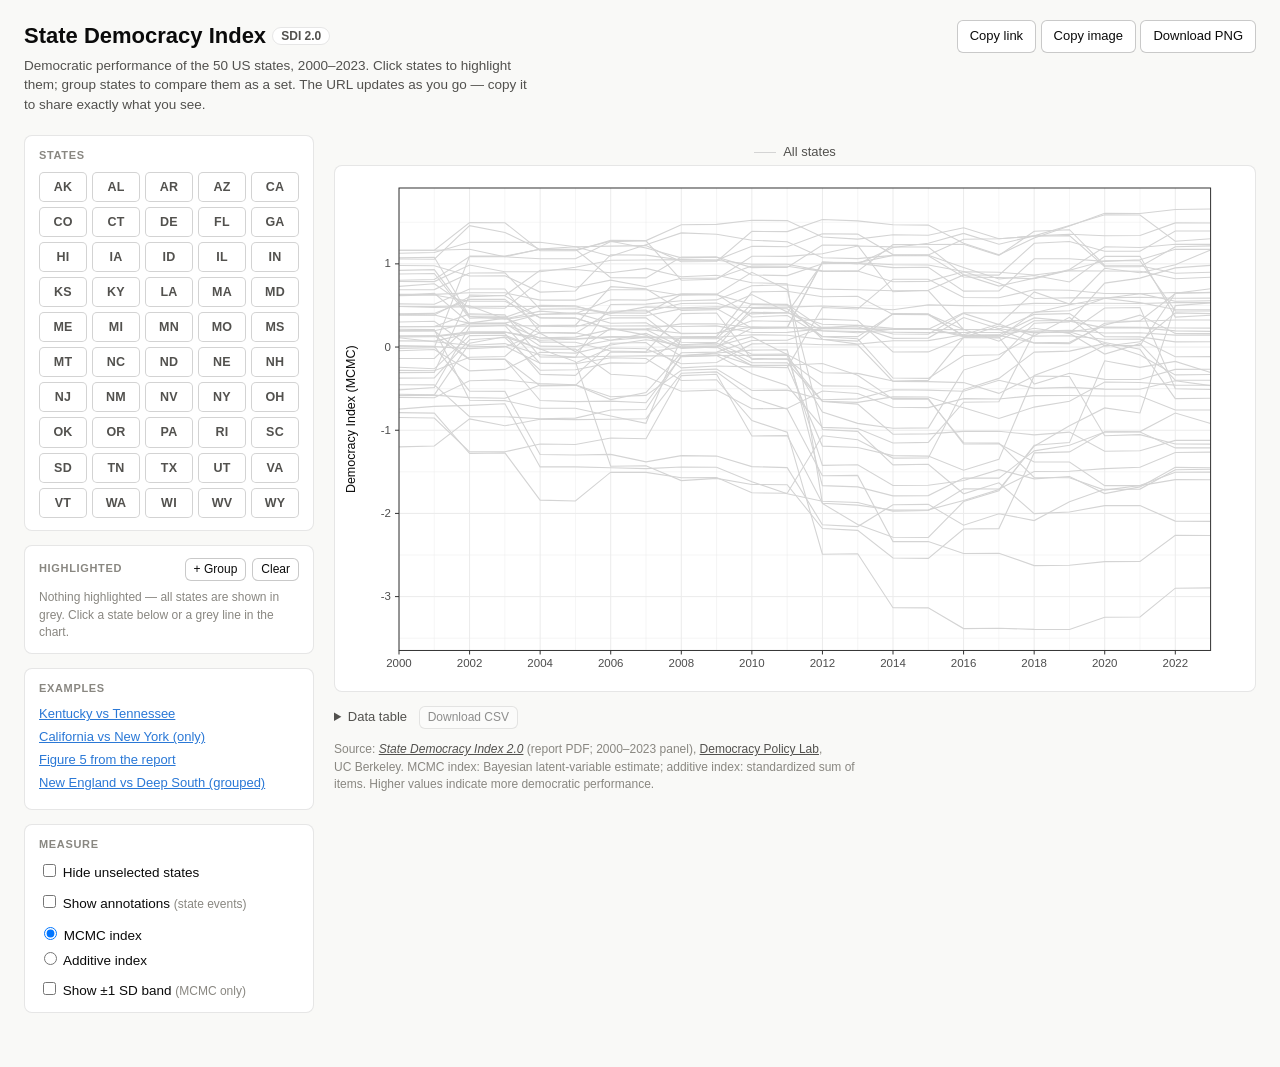
==== docs/index.html @ ab3ca93a "Add a Download PNG button alongside Copy image Same offscreen 2x export, straight to a file. The CSV" ====
<!DOCTYPE html>
<html lang="en">
<head>
<meta charset="utf-8">
<meta name="viewport" content="width=device-width, initial-scale=1">
<title>SDI 2.0 Explorer — State Democracy Index</title>
<meta name="description" content="Interactive explorer for the State Democracy Index (SDI 2.0), 2000–2023. Highlight and compare states; share views by URL.">
<meta property="og:type" content="website">
<meta property="og:title" content="SDI 2.0 Explorer — State Democracy Index">
<meta property="og:description" content="Plot and compare the democratic performance of the 50 US states, 2000–2023. Highlight individual states or groups; every view is shareable by URL.">
<meta property="og:url" content="https://jyouyang.github.io/sdix/">
<meta property="og:site_name" content="SDI 2.0 Explorer">
<meta name="twitter:card" content="summary">
<link rel="icon" href="data:image/svg+xml,<svg xmlns=%22http://www.w3.org/2000/svg%22 viewBox=%220 0 100 100%22><text y=%22.9em%22 font-size=%2290%22>🗳️</text></svg>">
<link rel="stylesheet" href="style.css">
</head>
<body>
<header class="site-header">
  <div>
    <h1>State Democracy Index <span class="version">SDI&nbsp;2.0</span></h1>
    <p class="subtitle">Democratic performance of the 50 US states, 2000–2023.
      Click states to highlight them; group states to compare them as a set.
      The URL updates as you go — copy it to share exactly what you see.</p>
  </div>
  <div class="header-actions">
    <button id="copy-link" class="btn" type="button" title="Copy a shareable link to this view">Copy link</button>
    <button id="copy-image" class="btn" type="button" title="Copy the current chart as a PNG image">Copy image</button>
    <button id="download-png" class="btn" type="button" title="Download the current chart as a PNG file">Download PNG</button>
  </div>
</header>

<main class="layout">
  <aside class="controls" aria-label="Chart controls">
    <section class="control-block">
      <h2>States</h2>
      <div id="state-grid" class="state-grid" role="group" aria-label="Toggle states"></div>
    </section>

    <section class="control-block">
      <div class="block-head">
        <h2>Highlighted</h2>
        <span class="head-btns">
          <button id="new-group" class="btn small" type="button">+ Group</button>
          <button id="clear-all" class="btn small" type="button">Clear</button>
        </span>
      </div>
      <ul id="series-list" class="series-list" aria-live="polite"></ul>
      <p id="series-hint" class="hint" aria-live="polite"></p>
    </section>

    <section class="control-block examples">
      <h2>Examples</h2>
      <a href="?s=KY&s=TN">Kentucky vs Tennessee</a>
      <a href="?s=CA&s=NY&hide=1">California vs New York (only)</a>
      <a href="?s=CA&s=WA&s=NC&s=MI&s=TN">Figure&nbsp;5 from the report</a>
      <a href="?s=New%20England%3ACT%2CMA%2CME%2CNH%2CRI%2CVT&s=Deep%20South%3AAL%2CGA%2CLA%2CMS%2CSC">New England vs Deep South (grouped)</a>
    </section>

    <section class="control-block">
      <h2>Measure</h2>
      <label class="check-row check-row-top">
        <input type="checkbox" id="hide-others"> Hide unselected states
      </label>
      <label class="check-row check-row-top">
        <input type="checkbox" id="show-notes"> Show annotations <span class="hint">(state events)</span>
      </label>
      <div class="radio-row" role="radiogroup" aria-label="Measure">
        <label><input type="radio" name="metric" value="mcmc" checked> MCMC index</label>
        <label><input type="radio" name="metric" value="additive"> Additive index</label>
      </div>
      <label class="check-row" id="band-row">
        <input type="checkbox" id="band"> Show ±1 SD band <span class="hint">(MCMC only)</span>
      </label>
    </section>
  </aside>

  <section class="chart-area">
    <div id="legend" class="legend" aria-hidden="true"></div>
    <div id="chart-wrap" class="chart-wrap">
      <svg id="chart" role="img" aria-label="Line chart of state democracy index by year"></svg>
      <div id="tooltip" class="tooltip" hidden></div>
    </div>
    <details class="table-view">
      <summary>Data table <button id="download-csv" class="btn small" type="button" title="Download the table as a CSV file">Download CSV</button></summary>
      <div id="table-wrap" class="table-wrap"></div>
    </details>
    <p class="source">Source: <a href="https://democracypolicylab.berkeley.edu/wp-content/uploads/2024/12/SDI-2.0-Report.pdf"><em>State Democracy Index 2.0</em></a> (report&nbsp;PDF; 2000–2023 panel),
      <a href="https://democracypolicylab.berkeley.edu/state-democracy-index/">Democracy Policy Lab</a>,
      UC&nbsp;Berkeley. MCMC index: Bayesian latent-variable estimate; additive index: standardized
      sum of items. Higher values indicate more democratic performance.</p>
  </section>
</main>

<script src="data.js"></script>
<script src="annotations.js"></script>
<script src="app.js"></script>
</body>
</html>
---- docs/style.css ----
/* SDI 2.0 Explorer — page chrome kept quiet so the theme_bw panel reads as the artifact. */
:root {
  --page: #f9f9f7;
  --surface: #ffffff;
  --ink: #0b0b0b;
  --ink-2: #52514e;
  --muted: #898781;
  --hairline: rgba(11, 11, 11, 0.10);
  --accent: #2a78d6;
  /* ggplot2 theme_bw panel tokens */
  --panel-border: #333333;   /* grey20 */
  --grid-major: #ebebeb;     /* grey92 */
  --axis-text: #4d4d4d;      /* grey30 */
  --bg-line: #d4d4d4;        /* unhighlighted states */
  font-family: Arial, Helvetica, "Segoe UI", system-ui, sans-serif;
}

* { box-sizing: border-box; }
html, body { margin: 0; }
body { background: var(--page); color: var(--ink); line-height: 1.45; }

.site-header {
  display: flex; align-items: flex-start; justify-content: space-between; gap: 16px;
  padding: 20px 24px 12px; max-width: 1280px; margin: 0 auto;
}
.site-header h1 { margin: 0 0 4px; font-size: 22px; font-weight: 700; }
.version {
  font-size: 12px; font-weight: 600; color: var(--ink-2);
  border: 1px solid var(--hairline); border-radius: 10px; padding: 1px 8px;
  vertical-align: 3px; background: var(--surface);
}
.subtitle { margin: 0; max-width: 68ch; color: var(--ink-2); font-size: 13.5px; }

.btn {
  font: inherit; font-size: 13px; color: var(--ink);
  background: var(--surface); border: 1px solid rgba(11,11,11,0.22);
  border-radius: 6px; padding: 6px 12px; cursor: pointer; white-space: nowrap;
}
.btn:hover { border-color: var(--ink); }
.btn.small { padding: 2px 8px; font-size: 12px; }
.btn.copied { background: #eaf6ea; border-color: #0ca30c; }

.layout {
  display: grid; grid-template-columns: 290px minmax(0, 1fr); gap: 20px;
  max-width: 1280px; margin: 0 auto; padding: 8px 24px 40px;
}
@media (max-width: 880px) {
  .layout { grid-template-columns: 1fr; }
  .chart-area { order: -1; } /* chart above the controls when stacked */
}

.controls { min-width: 0; }
.control-block {
  background: var(--surface); border: 1px solid var(--hairline); border-radius: 8px;
  padding: 12px 14px; margin-bottom: 14px;
}
.control-block h2 {
  margin: 0 0 8px; font-size: 11px; font-weight: 700; letter-spacing: 0.06em;
  text-transform: uppercase; color: var(--muted);
}
.block-head { display: flex; align-items: center; justify-content: space-between; margin-bottom: 8px; }
.block-head h2 { margin: 0; }
.head-btns { display: flex; gap: 6px; }

.radio-row { display: flex; flex-direction: column; gap: 4px; font-size: 13.5px; }
.check-row { display: block; margin-top: 8px; font-size: 13.5px; }
.check-row-top { margin: 0 0 10px; }
.check-row input:disabled + span, .check-row:has(input:disabled) { color: var(--muted); }
.hint { color: var(--muted); font-size: 12px; margin: 6px 0 0; border-radius: 4px; }
.hint.flash { color: #8a5a00; animation: hint-flash 1.2s ease-out; }
@keyframes hint-flash {
  from { background: #fbe9c4; }
  to { background: transparent; }
}
@media (prefers-reduced-motion: reduce) {
  .hint.flash { animation: none; }
}

/* Series list */
.series-list { list-style: none; margin: 0; padding: 0; }
.series-list li {
  display: flex; align-items: center; gap: 8px; padding: 5px 6px;
  border-radius: 6px; font-size: 13.5px;
}
.series-list li.group { flex-wrap: wrap; }
.series-list li.active-target { outline: 2px solid var(--accent); outline-offset: -2px; background: #f2f7fd; }
.swatch { width: 18px; height: 4px; border-radius: 2px; flex: none; }
.series-label { flex: 1 1 auto; min-width: 0; overflow: hidden; text-overflow: ellipsis; white-space: nowrap; }
.series-label input {
  font: inherit; width: 100%; border: none; border-bottom: 1px dashed var(--hairline);
  background: transparent; padding: 0;
}
.series-label input:focus { outline: none; border-bottom-color: var(--accent); }
.member-chips { flex-basis: 100%; padding-left: 26px; font-size: 12px; color: var(--ink-2); }
.remove-btn {
  border: none; background: none; cursor: pointer; color: var(--muted);
  font-size: 15px; line-height: 1; padding: 2px 4px; flex: none;
}
.remove-btn:hover { color: #d03b3b; }

/* State chip grid */
.state-grid { display: grid; grid-template-columns: repeat(auto-fill, minmax(44px, 1fr)); gap: 5px; }
.state-chip {
  font: inherit; font-size: 12.5px; font-weight: 600; letter-spacing: 0.02em;
  padding: 5px 0; text-align: center; cursor: pointer;
  border: 1px solid rgba(11,11,11,0.18); border-radius: 5px;
  background: var(--surface); color: var(--ink-2);
}
.state-chip:hover { border-color: var(--ink); color: var(--ink); }
.state-chip.on { color: #fff; border-color: transparent; }
.state-chip.capped { opacity: 0.35; cursor: not-allowed; }
.state-chip.capped:hover { border-color: rgba(11,11,11,0.18); color: var(--ink-2); }

.examples a { display: block; font-size: 13px; color: var(--accent); margin: 4px 0; }

/* Chart area */
.chart-area { min-width: 0; }
.legend {
  display: flex; flex-wrap: wrap; gap: 4px 18px; justify-content: center;
  padding: 8px 10px 4px; font-size: 13px; color: var(--ink);
}
.legend .entry { display: inline-flex; align-items: center; gap: 7px; }
.legend .key { width: 22px; height: 0; border-top-width: 3px; border-top-style: solid; }
.legend .entry.other { color: var(--ink-2); }
.legend .entry.other .key { border-top-width: 1.5px; }

.chart-wrap {
  position: relative; background: var(--surface);
  border: 1px solid var(--hairline); border-radius: 8px; padding: 10px 6px 6px;
}
#chart { display: block; width: 100%; }

.tooltip {
  position: absolute; pointer-events: none; z-index: 5;
  background: rgba(255,255,255,0.97); border: 1px solid rgba(11,11,11,0.25);
  border-radius: 6px; box-shadow: 0 2px 8px rgba(11,11,11,0.12);
  padding: 7px 10px; font-size: 12.5px; min-width: 130px;
}
.tooltip .tt-year { font-weight: 700; margin-bottom: 4px; }
.tooltip .tt-row { display: flex; align-items: center; gap: 6px; margin: 2px 0; }
.tooltip .tt-row .swatch { width: 12px; height: 3px; }
.tooltip .tt-val { margin-left: auto; font-variant-numeric: tabular-nums; padding-left: 10px; }
.tooltip .tt-note { display: flex; align-items: flex-start; gap: 6px; margin: 3px 0 0; max-width: 230px; color: var(--ink-2); font-size: 12px; }
.tooltip .tt-note .dot { width: 7px; height: 7px; border-radius: 50%; flex: none; margin-top: 4px; }
.tooltip .tt-note .rule {
  width: 7px; height: 12px; flex: none; margin-top: 2px;
  background: repeating-linear-gradient(to bottom, #9a9a9a 0 3px, transparent 3px 5px);
  background-size: 1px 100%; background-repeat: no-repeat; background-position: center;
}

.table-view { margin-top: 14px; font-size: 13px; }
.table-view summary { cursor: pointer; color: var(--ink-2); }
.table-view summary .btn { margin-left: 8px; }
.table-view summary .btn:disabled { opacity: 0.45; cursor: not-allowed; }
.table-wrap { overflow-x: auto; margin-top: 8px; }
.table-wrap table { border-collapse: collapse; background: var(--surface); }
.table-wrap th, .table-wrap td {
  border: 1px solid var(--hairline); padding: 3px 9px; text-align: right;
  font-variant-numeric: tabular-nums; white-space: nowrap;
}
.table-wrap th { background: #f3f3f0; font-weight: 600; text-align: right; }
.table-wrap th:first-child, .table-wrap td:first-child { text-align: left; }

.source { color: var(--muted); font-size: 12px; max-width: 80ch; }
.source a { color: var(--ink-2); }

/* SVG internals: rendering-critical properties live as inline attributes in
   app.js so a serialized chart is standalone; only UI affordances go here. */
.hit { cursor: pointer; }
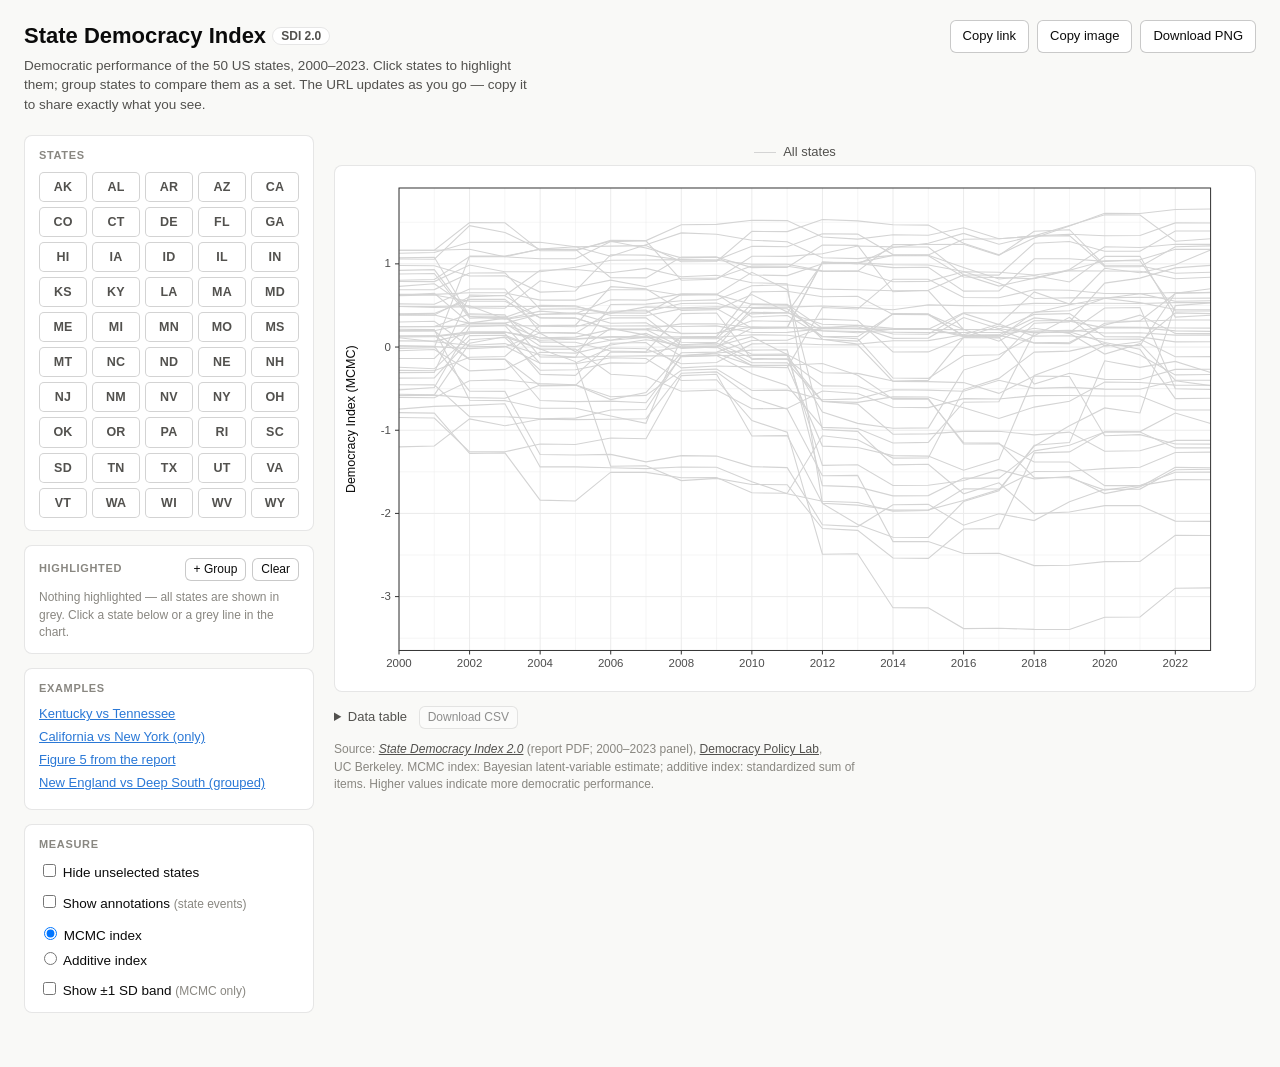
==== commit 9d5eb294: "Defer the script tags to unblock first paint Co-Authored-By: Claude Fable 5 <noreply@anthropic.com>" ====
--- a/docs/index.html
+++ b/docs/index.html
@@ -91,8 +91,8 @@
   </section>
 </main>
 
-<script src="data.js"></script>
-<script src="annotations.js"></script>
-<script src="app.js"></script>
+<script src="data.js" defer></script>
+<script src="annotations.js" defer></script>
+<script src="app.js" defer></script>
 </body>
 </html>
--- a/docs/style.css
+++ b/docs/style.css
@@ -30,6 +30,10 @@
   vertical-align: 3px; background: var(--surface);
 }
 .subtitle { margin: 0; max-width: 68ch; color: var(--ink-2); font-size: 13.5px; }
+.header-actions { display: flex; flex-wrap: wrap; gap: 8px; }
+@media (max-width: 880px) {
+  .site-header { flex-wrap: wrap; } /* actions drop to a row under the title */
+}
 
 .btn {
   font: inherit; font-size: 13px; color: var(--ink);
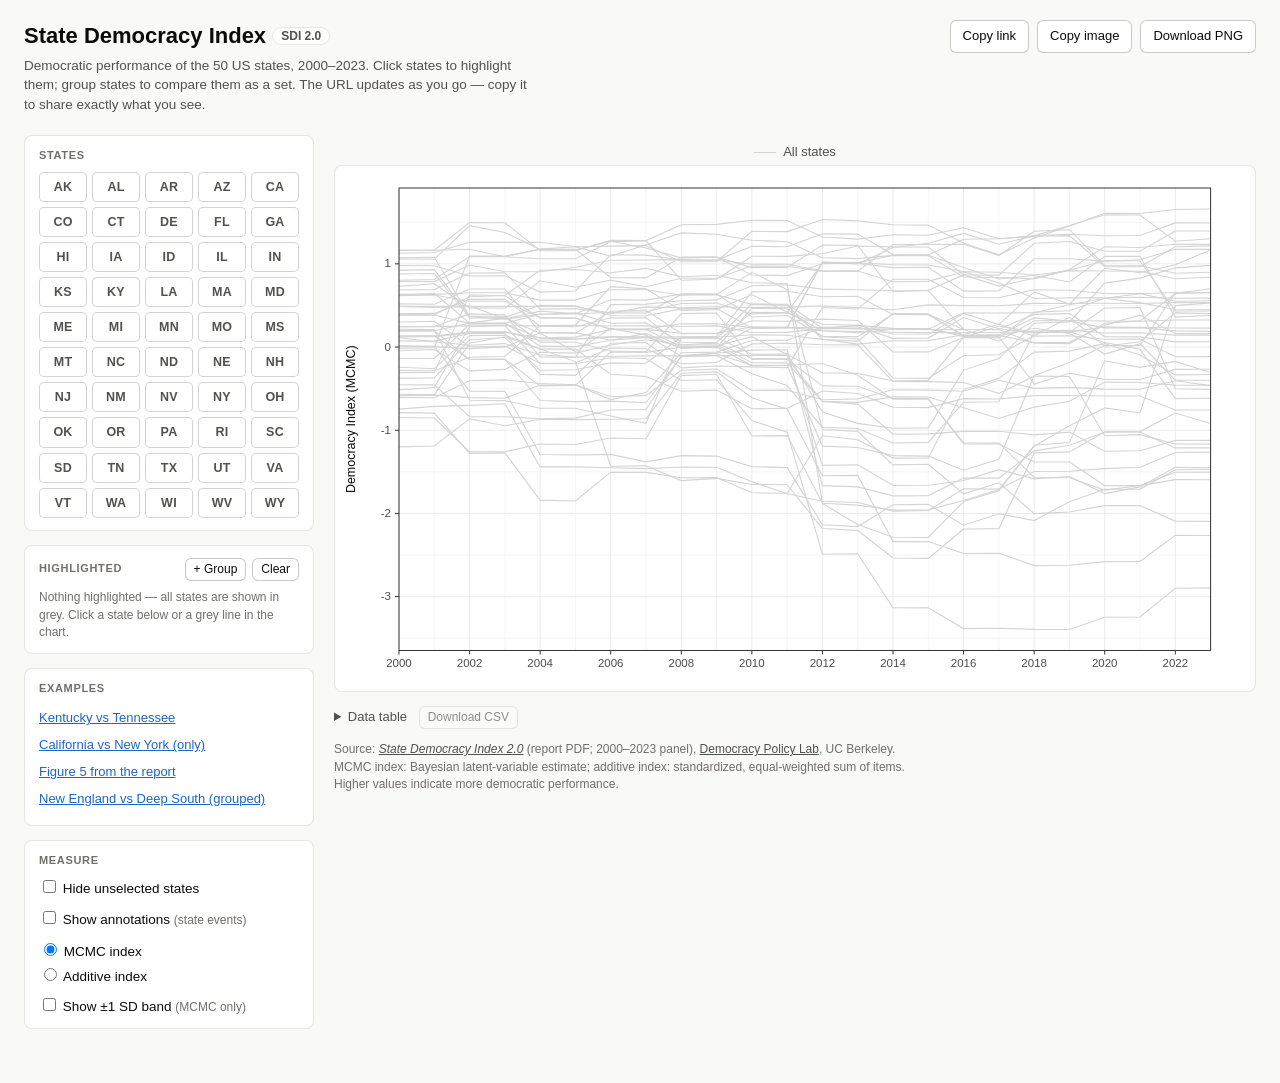
==== commit 72b3b7a2: "Restructure the source note and correct the additive description One sentence per line (hard breaks," ====
--- a/docs/index.html
+++ b/docs/index.html
@@ -85,9 +85,10 @@
       <div id="table-wrap" class="table-wrap"></div>
     </details>
     <p class="source">Source: <a href="https://democracypolicylab.berkeley.edu/wp-content/uploads/2024/12/SDI-2.0-Report.pdf"><em>State Democracy Index 2.0</em></a> (report&nbsp;PDF; 2000–2023 panel),
-      <a href="https://democracypolicylab.berkeley.edu/state-democracy-index/">Democracy Policy Lab</a>,
-      UC&nbsp;Berkeley. MCMC index: Bayesian latent-variable estimate; additive index: standardized
-      sum of items. Higher values indicate more democratic performance.</p>
+      <a href="https://democracypolicylab.berkeley.edu/state-democracy-index/">Democracy Policy Lab</a>, UC&nbsp;Berkeley.<br>
+      MCMC index: Bayesian latent-variable estimate; additive index: standardized,
+      equal-weighted sum of items.<br>
+      Higher values indicate more democratic performance.</p>
   </section>
 </main>
 
--- a/docs/style.css
+++ b/docs/style.css
@@ -4,9 +4,9 @@
   --surface: #ffffff;
   --ink: #0b0b0b;
   --ink-2: #52514e;
-  --muted: #898781;
+  --muted: #726f6b;
   --hairline: rgba(11, 11, 11, 0.10);
-  --accent: #2a78d6;
+  --accent: #1d66c2;
   /* ggplot2 theme_bw panel tokens */
   --panel-border: #333333;   /* grey20 */
   --grid-major: #ebebeb;     /* grey92 */
@@ -115,7 +115,7 @@
 .state-chip.capped { opacity: 0.35; cursor: not-allowed; }
 .state-chip.capped:hover { border-color: rgba(11,11,11,0.18); color: var(--ink-2); }
 
-.examples a { display: block; font-size: 13px; color: var(--accent); margin: 4px 0; }
+.examples a { display: block; font-size: 13px; color: var(--accent); padding: 4px 0; }
 
 /* Chart area */
 .chart-area { min-width: 0; }
@@ -165,7 +165,7 @@
 .table-wrap th { background: #f3f3f0; font-weight: 600; text-align: right; }
 .table-wrap th:first-child, .table-wrap td:first-child { text-align: left; }
 
-.source { color: var(--muted); font-size: 12px; max-width: 80ch; }
+.source { color: var(--muted); font-size: 12px; max-width: 100ch; }
 .source a { color: var(--ink-2); }
 
 /* SVG internals: rendering-critical properties live as inline attributes in
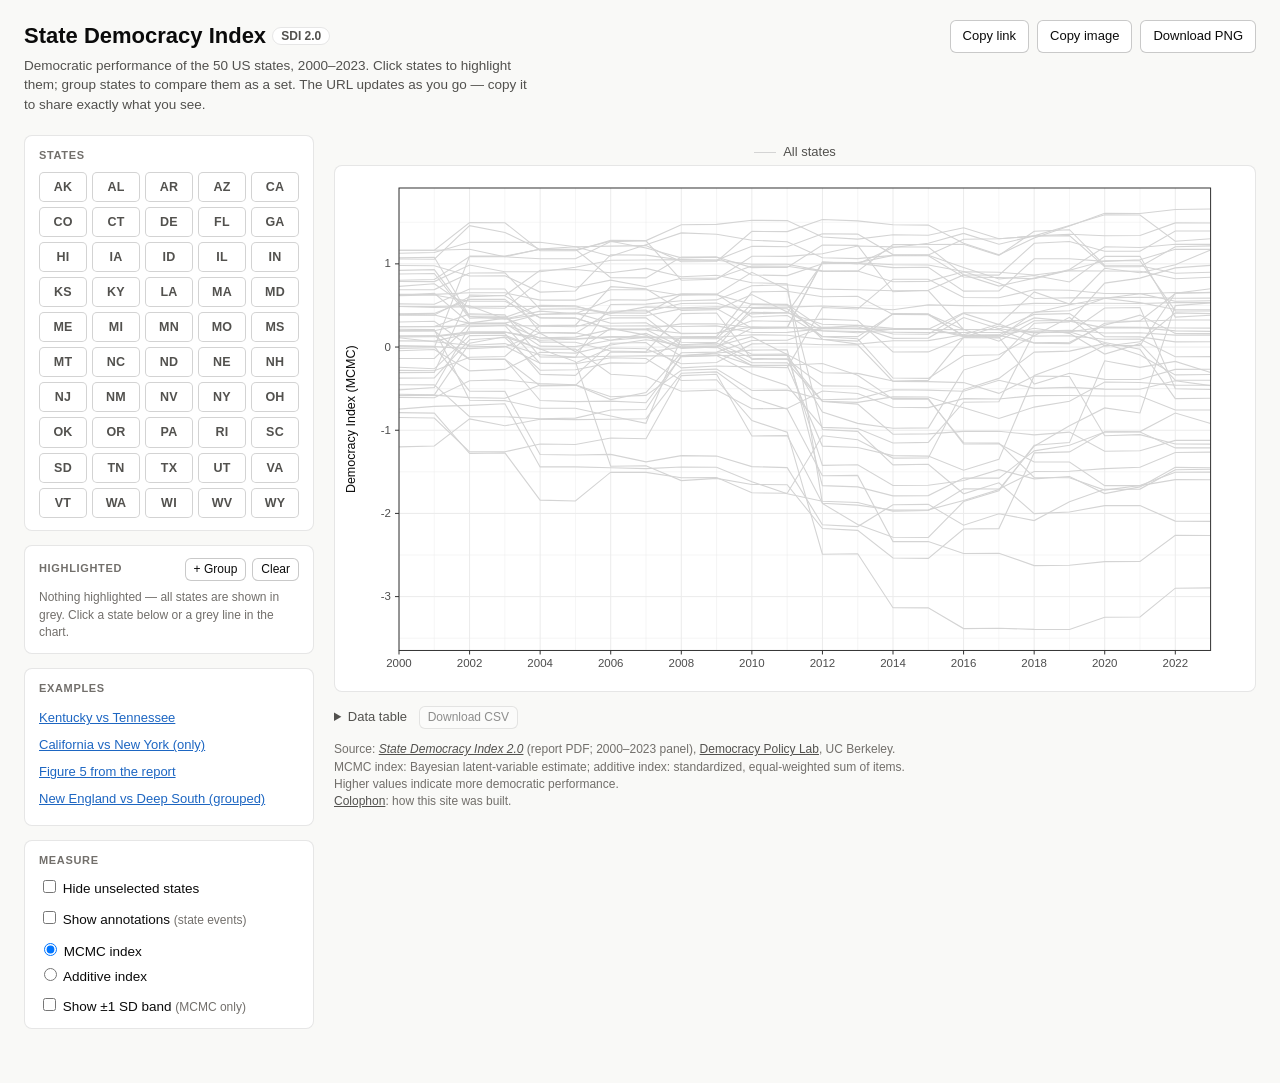
==== commit 5fa0cfa9: "Link the history page from the source note as a colophon Co-Authored-By: Claude Fable 5.1 <noreply@a" ====
--- a/docs/index.html
+++ b/docs/index.html
@@ -3,8 +3,10 @@
 <head>
 <meta charset="utf-8">
 <meta name="viewport" content="width=device-width, initial-scale=1">
+<meta name="color-scheme" content="light">
 <title>SDI 2.0 Explorer — State Democracy Index</title>
 <meta name="description" content="Interactive explorer for the State Democracy Index (SDI 2.0), 2000–2023. Highlight and compare states; share views by URL.">
+<link rel="canonical" href="https://jyouyang.github.io/sdix/">
 <meta property="og:type" content="website">
 <meta property="og:title" content="SDI 2.0 Explorer — State Democracy Index">
 <meta property="og:description" content="Plot and compare the democratic performance of the 50 US states, 2000–2023. Highlight individual states or groups; every view is shareable by URL.">
@@ -50,10 +52,12 @@
 
     <section class="control-block examples">
       <h2>Examples</h2>
-      <a href="?s=KY&s=TN">Kentucky vs Tennessee</a>
-      <a href="?s=CA&s=NY&hide=1">California vs New York (only)</a>
-      <a href="?s=CA&s=WA&s=NC&s=MI&s=TN">Figure&nbsp;5 from the report</a>
-      <a href="?s=New%20England%3ACT%2CMA%2CME%2CNH%2CRI%2CVT&s=Deep%20South%3AAL%2CGA%2CLA%2CMS%2CSC">New England vs Deep South (grouped)</a>
+      <ul>
+        <li><a href="?s=KY&s=TN">Kentucky vs Tennessee</a></li>
+        <li><a href="?s=CA&s=NY&hide=1">California vs New York (only)</a></li>
+        <li><a href="?s=CA&s=WA&s=NC&s=MI&s=TN">Figure&nbsp;5 from the report</a></li>
+        <li><a href="?s=New%20England%3ACT%2CMA%2CME%2CNH%2CRI%2CVT&s=Deep%20South%3AAL%2CGA%2CLA%2CMS%2CSC">New England vs Deep South (grouped)</a></li>
+      </ul>
     </section>
 
     <section class="control-block">
@@ -88,7 +92,8 @@
       <a href="https://democracypolicylab.berkeley.edu/state-democracy-index/">Democracy Policy Lab</a>, UC&nbsp;Berkeley.<br>
       MCMC index: Bayesian latent-variable estimate; additive index: standardized,
       equal-weighted sum of items.<br>
-      Higher values indicate more democratic performance.</p>
+      Higher values indicate more democratic performance.<br>
+      <a href="history.html">Colophon</a>: how this site was built.</p>
   </section>
 </main>
 
--- a/docs/style.css
+++ b/docs/style.css
@@ -115,6 +115,7 @@
 .state-chip.capped { opacity: 0.35; cursor: not-allowed; }
 .state-chip.capped:hover { border-color: rgba(11,11,11,0.18); color: var(--ink-2); }
 
+.examples ul { list-style: none; margin: 0; padding: 0; }
 .examples a { display: block; font-size: 13px; color: var(--accent); padding: 4px 0; }
 
 /* Chart area */
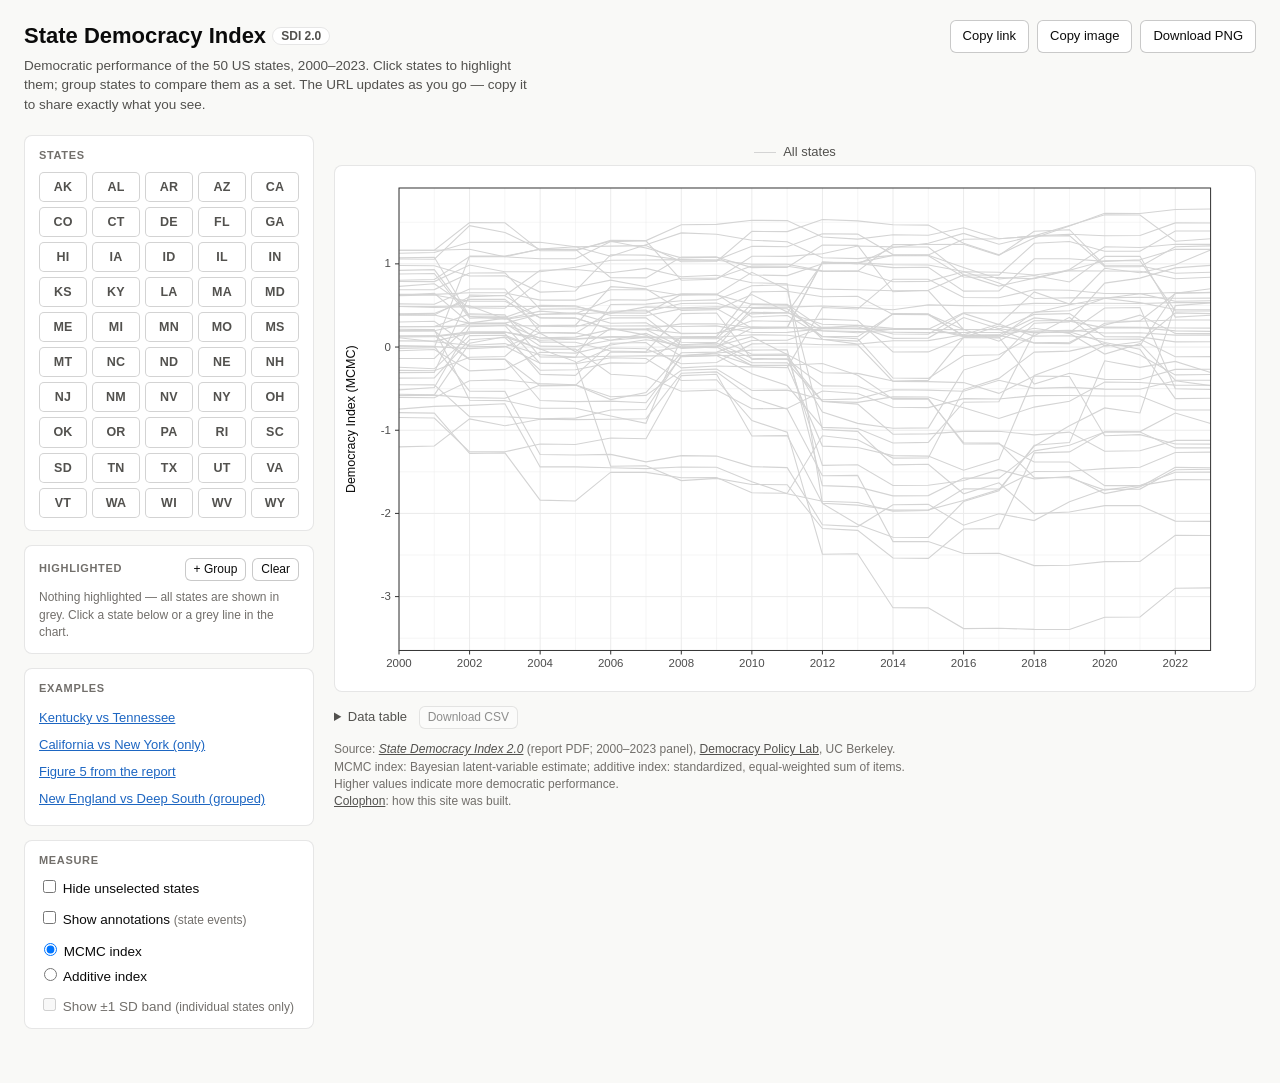
==== commit 9b4fe4c5: "Disable the SD band toggle when no individual state is highlighted The band only draws on individual" ====
--- a/docs/index.html
+++ b/docs/index.html
@@ -73,17 +73,19 @@
         <label><input type="radio" name="metric" value="additive"> Additive index</label>
       </div>
       <label class="check-row" id="band-row">
-        <input type="checkbox" id="band"> Show ±1 SD band <span class="hint">(MCMC only)</span>
+        <input type="checkbox" id="band"> Show ±1 SD band <span class="hint" id="band-hint">(MCMC only)</span>
       </label>
     </section>
   </aside>
 
   <section class="chart-area">
     <div id="legend" class="legend" aria-hidden="true"></div>
+    <div id="readout" class="readout"></div>
     <div id="chart-wrap" class="chart-wrap">
       <svg id="chart" role="img" aria-label="Line chart of state democracy index by year"></svg>
       <div id="tooltip" class="tooltip" hidden></div>
     </div>
+    <div id="readout-notes" class="readout-notes"></div>
     <details class="table-view">
       <summary>Data table <button id="download-csv" class="btn small" type="button" title="Download the table as a CSV file">Download CSV</button></summary>
       <div id="table-wrap" class="table-wrap"></div>
--- a/docs/style.css
+++ b/docs/style.css
@@ -135,6 +135,31 @@
 }
 #chart { display: block; width: 100%; }
 
+/* Touch readout: on devices without hover it stands in for the legend and
+   the tooltip. Rows keep legend order (no re-sort while scrubbing) so each
+   value stays in one place under the eye. */
+.readout, .readout-notes { display: none; }
+@media (hover: none) {
+  .legend { display: none; }
+  .readout {
+    display: grid; grid-template-columns: repeat(auto-fill, minmax(150px, 1fr));
+    column-gap: 14px; row-gap: 3px; margin: 0 0 8px; font-size: 13px;
+  }
+  .readout-notes { display: block; margin-top: 8px; }
+  #chart {
+    touch-action: pan-y; /* vertical swipes scroll; horizontal drags scrub */
+    -webkit-tap-highlight-color: transparent; /* else Android flashes a line's whole bounding box */
+  }
+}
+.readout .ro-year { grid-column: 1 / -1; font-weight: 700; }
+.readout .ro-row { display: flex; align-items: center; gap: 6px; min-width: 0; min-height: 22px; }
+.readout .ro-row .swatch { width: 14px; height: 3px; flex: none; }
+.readout .ro-name { overflow: hidden; text-overflow: ellipsis; white-space: nowrap; }
+.readout .ro-val { margin-left: auto; font-variant-numeric: tabular-nums; padding-left: 6px; }
+.readout .ro-other { grid-column: 1 / -1; color: var(--ink-2); min-height: 34px; }
+.readout .ro-other .btn { margin-left: 10px; padding: 5px 14px; }
+.readout .ro-hint { color: var(--muted); }
+
 .tooltip {
   position: absolute; pointer-events: none; z-index: 5;
   background: rgba(255,255,255,0.97); border: 1px solid rgba(11,11,11,0.25);
@@ -145,9 +170,9 @@
 .tooltip .tt-row { display: flex; align-items: center; gap: 6px; margin: 2px 0; }
 .tooltip .tt-row .swatch { width: 12px; height: 3px; }
 .tooltip .tt-val { margin-left: auto; font-variant-numeric: tabular-nums; padding-left: 10px; }
-.tooltip .tt-note { display: flex; align-items: flex-start; gap: 6px; margin: 3px 0 0; max-width: 230px; color: var(--ink-2); font-size: 12px; }
-.tooltip .tt-note .dot { width: 7px; height: 7px; border-radius: 50%; flex: none; margin-top: 4px; }
-.tooltip .tt-note .rule {
+.tooltip .tt-note, .readout-notes .tt-note { display: flex; align-items: flex-start; gap: 6px; margin: 3px 0 0; max-width: 230px; color: var(--ink-2); font-size: 12px; }
+.tt-note .dot { width: 7px; height: 7px; border-radius: 50%; flex: none; margin-top: 4px; }
+.tt-note .rule {
   width: 7px; height: 12px; flex: none; margin-top: 2px;
   background: repeating-linear-gradient(to bottom, #9a9a9a 0 3px, transparent 3px 5px);
   background-size: 1px 100%; background-repeat: no-repeat; background-position: center;
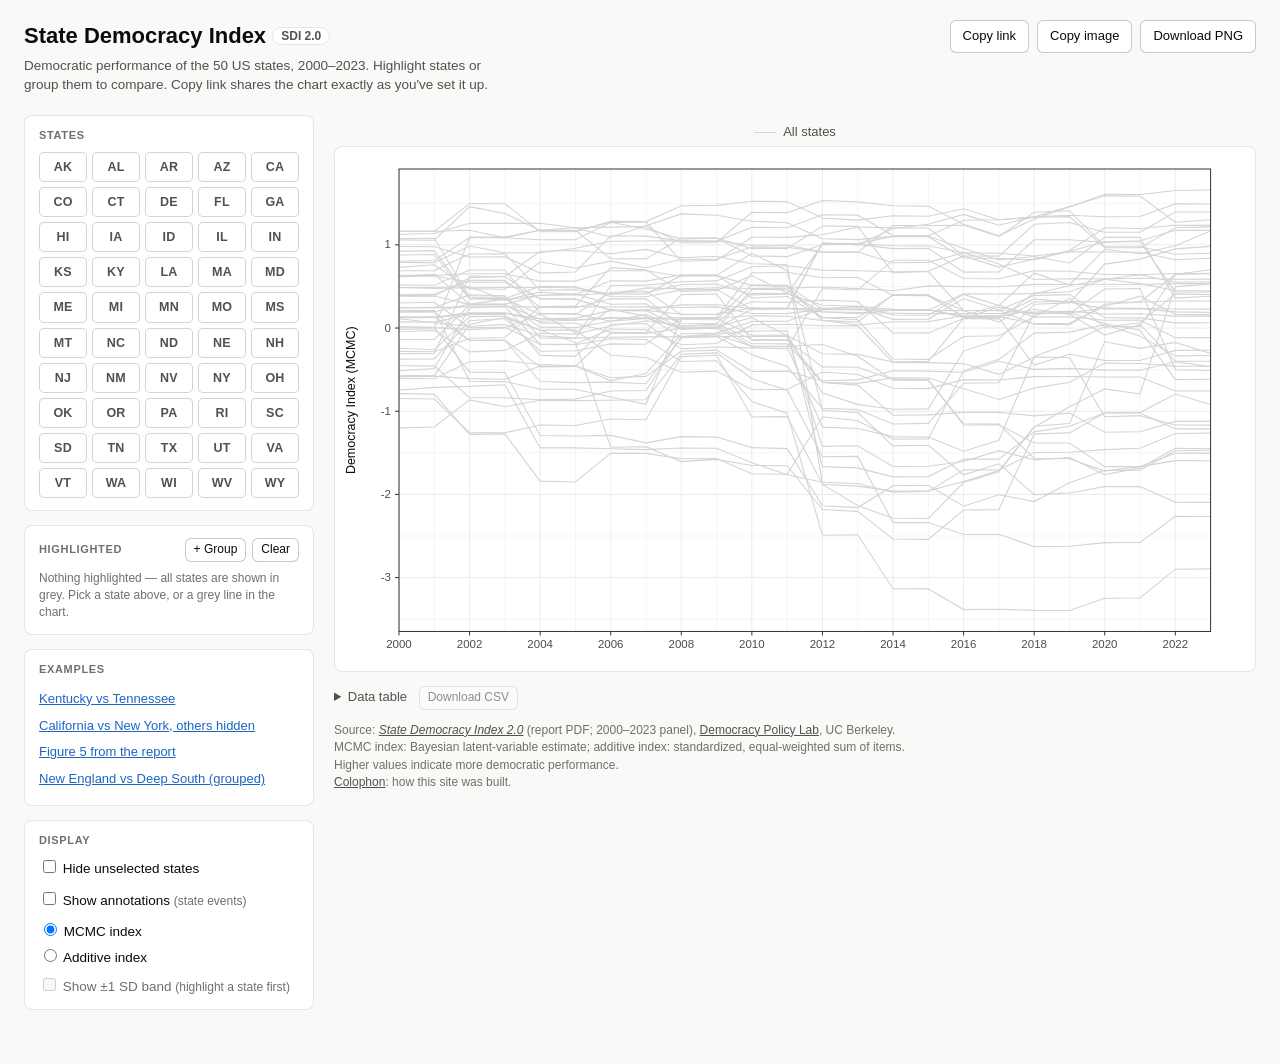
==== commit cc6aa4ac: "Reword the sidebar hints and shorten the subtitle Say what to do rather than how the UI works. The a" ====
--- a/docs/index.html
+++ b/docs/index.html
@@ -20,9 +20,9 @@
 <header class="site-header">
   <div>
     <h1>State Democracy Index <span class="version">SDI&nbsp;2.0</span></h1>
-    <p class="subtitle">Democratic performance of the 50 US states, 2000–2023.
-      Click states to highlight them; group states to compare them as a set.
-      The URL updates as you go — copy it to share exactly what you see.</p>
+    <p class="subtitle">Democratic performance of the 50 US states, 2000–&#8288;2023.
+      Highlight states or group them to compare.
+      Copy link shares the chart exactly as you've set it up.</p>
   </div>
   <div class="header-actions">
     <button id="copy-link" class="btn" type="button" title="Copy a shareable link to this view">Copy link</button>
@@ -54,14 +54,14 @@
       <h2>Examples</h2>
       <ul>
         <li><a href="?s=KY&s=TN">Kentucky vs Tennessee</a></li>
-        <li><a href="?s=CA&s=NY&hide=1">California vs New York (only)</a></li>
+        <li><a href="?s=CA&s=NY&hide=1">California vs New York, others hidden</a></li>
         <li><a href="?s=CA&s=WA&s=NC&s=MI&s=TN">Figure&nbsp;5 from the report</a></li>
         <li><a href="?s=New%20England%3ACT%2CMA%2CME%2CNH%2CRI%2CVT&s=Deep%20South%3AAL%2CGA%2CLA%2CMS%2CSC">New England vs Deep South (grouped)</a></li>
       </ul>
     </section>
 
     <section class="control-block">
-      <h2>Measure</h2>
+      <h2>Display</h2>
       <label class="check-row check-row-top">
         <input type="checkbox" id="hide-others"> Hide unselected states
       </label>
--- a/docs/style.css
+++ b/docs/style.css
@@ -29,7 +29,7 @@
   border: 1px solid var(--hairline); border-radius: 10px; padding: 1px 8px;
   vertical-align: 3px; background: var(--surface);
 }
-.subtitle { margin: 0; max-width: 68ch; color: var(--ink-2); font-size: 13.5px; }
+.subtitle { margin: 0; max-width: 68ch; color: var(--ink-2); font-size: 13.5px; text-wrap: balance; }
 .header-actions { display: flex; flex-wrap: wrap; gap: 8px; }
 @media (max-width: 880px) {
   .site-header { flex-wrap: wrap; } /* actions drop to a row under the title */
